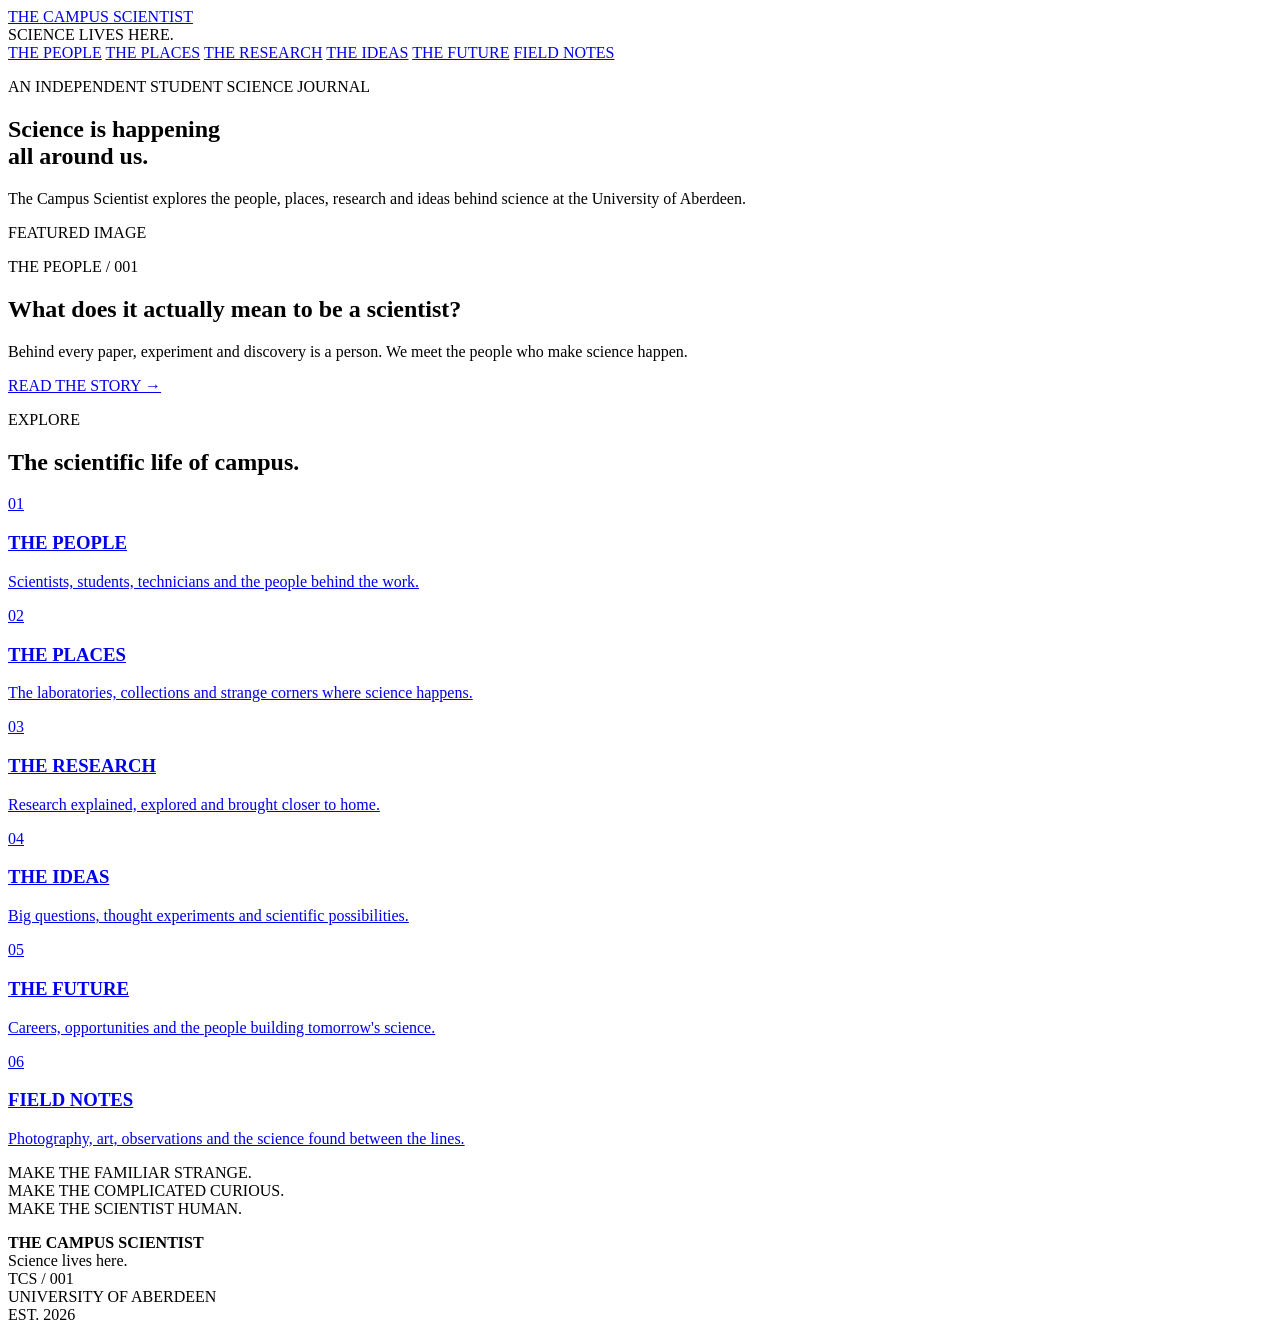
==== index.html @ e2283ba1 "Create index.html for The Campus Scientist website This HTML file serves as the main structure for '" ====
<!DOCTYPE html>
<html lang="en">
<head>
    <meta charset="UTF-8">
    <meta name="viewport" content="width=device-width, initial-scale=1.0">

    <title>The Campus Scientist</title>

    <meta name="description" content="The Campus Scientist — exploring the people, places, research and ideas behind science.">

    <link rel="stylesheet" href="css/style.css">
</head>

<body>

    <!-- HEADER -->
    <header class="site-header">

        <div class="brand">
            <a href="index.html">
                <span class="brand-small">THE</span>
                <span class="brand-main">CAMPUS</span>
                <span class="brand-small">SCIENTIST</span>
            </a>
        </div>

        <div class="tagline">
            SCIENCE LIVES HERE.
        </div>

    </header>


    <!-- NAVIGATION -->
    <nav class="main-nav">

        <a href="people.html">THE PEOPLE</a>
        <a href="places.html">THE PLACES</a>
        <a href="research.html">THE RESEARCH</a>
        <a href="ideas.html">THE IDEAS</a>
        <a href="future.html">THE FUTURE</a>
        <a href="field-notes.html">FIELD NOTES</a>

    </nav>


    <!-- MAIN CONTENT -->
    <main>

        <!-- INTRODUCTION -->
        <section class="intro">

            <p class="eyebrow">AN INDEPENDENT STUDENT SCIENCE JOURNAL</p>

            <h1>
                Science is happening<br>
                all around us.
            </h1>

            <p class="intro-text">
                The Campus Scientist explores the people, places, research
                and ideas behind science at the University of Aberdeen.
            </p>

        </section>


        <!-- FEATURED STORY -->
        <section class="featured">

            <div class="featured-image">
                <div class="image-placeholder">
                    FEATURED IMAGE
                </div>
            </div>

            <div class="featured-text">

                <p class="section-label">THE PEOPLE / 001</p>

                <h2>
                    What does it actually mean to be a scientist?
                </h2>

                <p>
                    Behind every paper, experiment and discovery is a person.
                    We meet the people who make science happen.
                </p>

                <a class="read-more" href="#">
                    READ THE STORY →
                </a>

            </div>

        </section>


        <!-- SECTION GRID -->
        <section class="section-introduction">

            <p class="eyebrow">EXPLORE</p>

            <h2>The scientific life of campus.</h2>

        </section>


        <section class="section-grid">

            <a href="people.html" class="section-card">
                <span>01</span>
                <h3>THE PEOPLE</h3>
                <p>Scientists, students, technicians and the people behind the work.</p>
            </a>

            <a href="places.html" class="section-card">
                <span>02</span>
                <h3>THE PLACES</h3>
                <p>The laboratories, collections and strange corners where science happens.</p>
            </a>

            <a href="research.html" class="section-card">
                <span>03</span>
                <h3>THE RESEARCH</h3>
                <p>Research explained, explored and brought closer to home.</p>
            </a>

            <a href="ideas.html" class="section-card">
                <span>04</span>
                <h3>THE IDEAS</h3>
                <p>Big questions, thought experiments and scientific possibilities.</p>
            </a>

            <a href="future.html" class="section-card">
                <span>05</span>
                <h3>THE FUTURE</h3>
                <p>Careers, opportunities and the people building tomorrow's science.</p>
            </a>

            <a href="field-notes.html" class="section-card">
                <span>06</span>
                <h3>FIELD NOTES</h3>
                <p>Photography, art, observations and the science found between the lines.</p>
            </a>

        </section>


        <!-- EDITORIAL STATEMENT -->
        <section class="statement">

            <p>
                MAKE THE FAMILIAR STRANGE.<br>
                MAKE THE COMPLICATED CURIOUS.<br>
                MAKE THE SCIENTIST HUMAN.
            </p>

        </section>

    </main>


    <!-- FOOTER -->
    <footer>

        <div>
            <strong>THE CAMPUS SCIENTIST</strong>
            <br>
            Science lives here.
        </div>

        <div class="footer-meta">
            TCS / 001<br>
            UNIVERSITY OF ABERDEEN<br>
            EST. 2026
        </div>

    </footer>

</body>
</html>
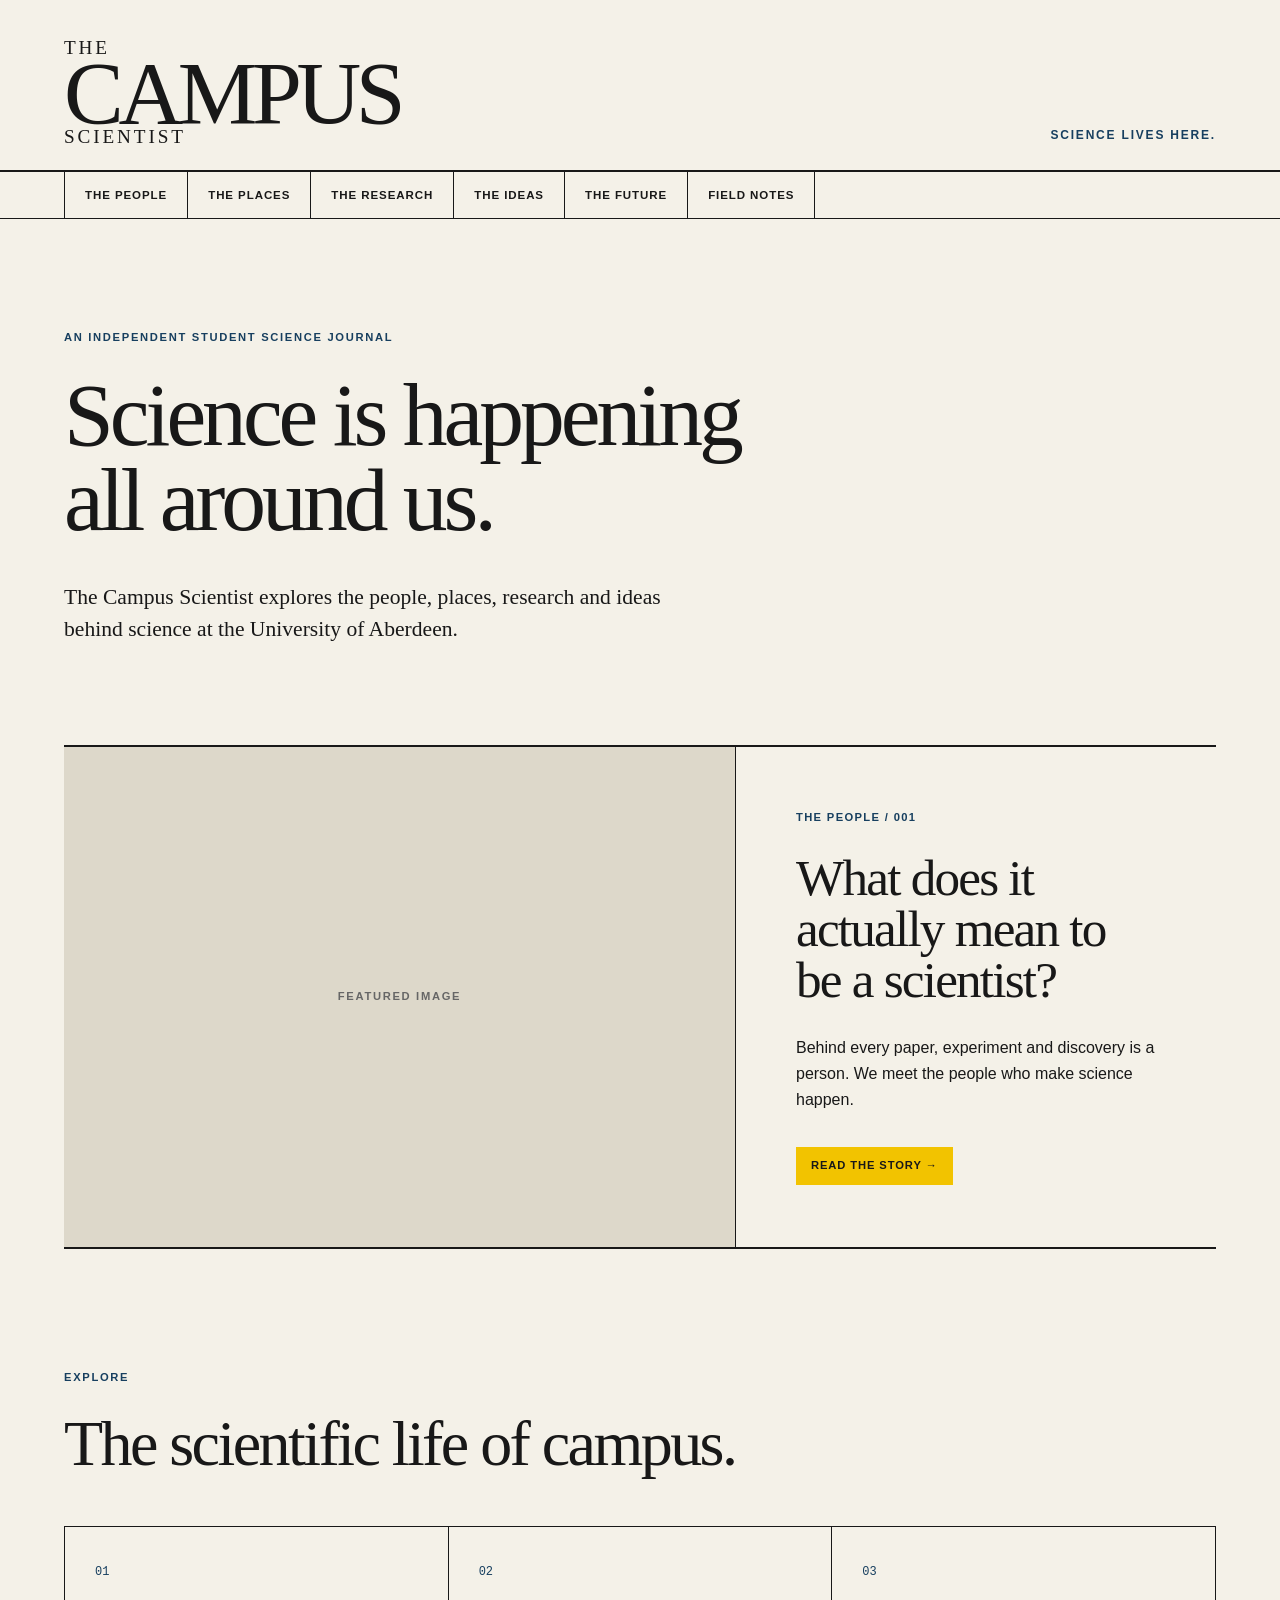
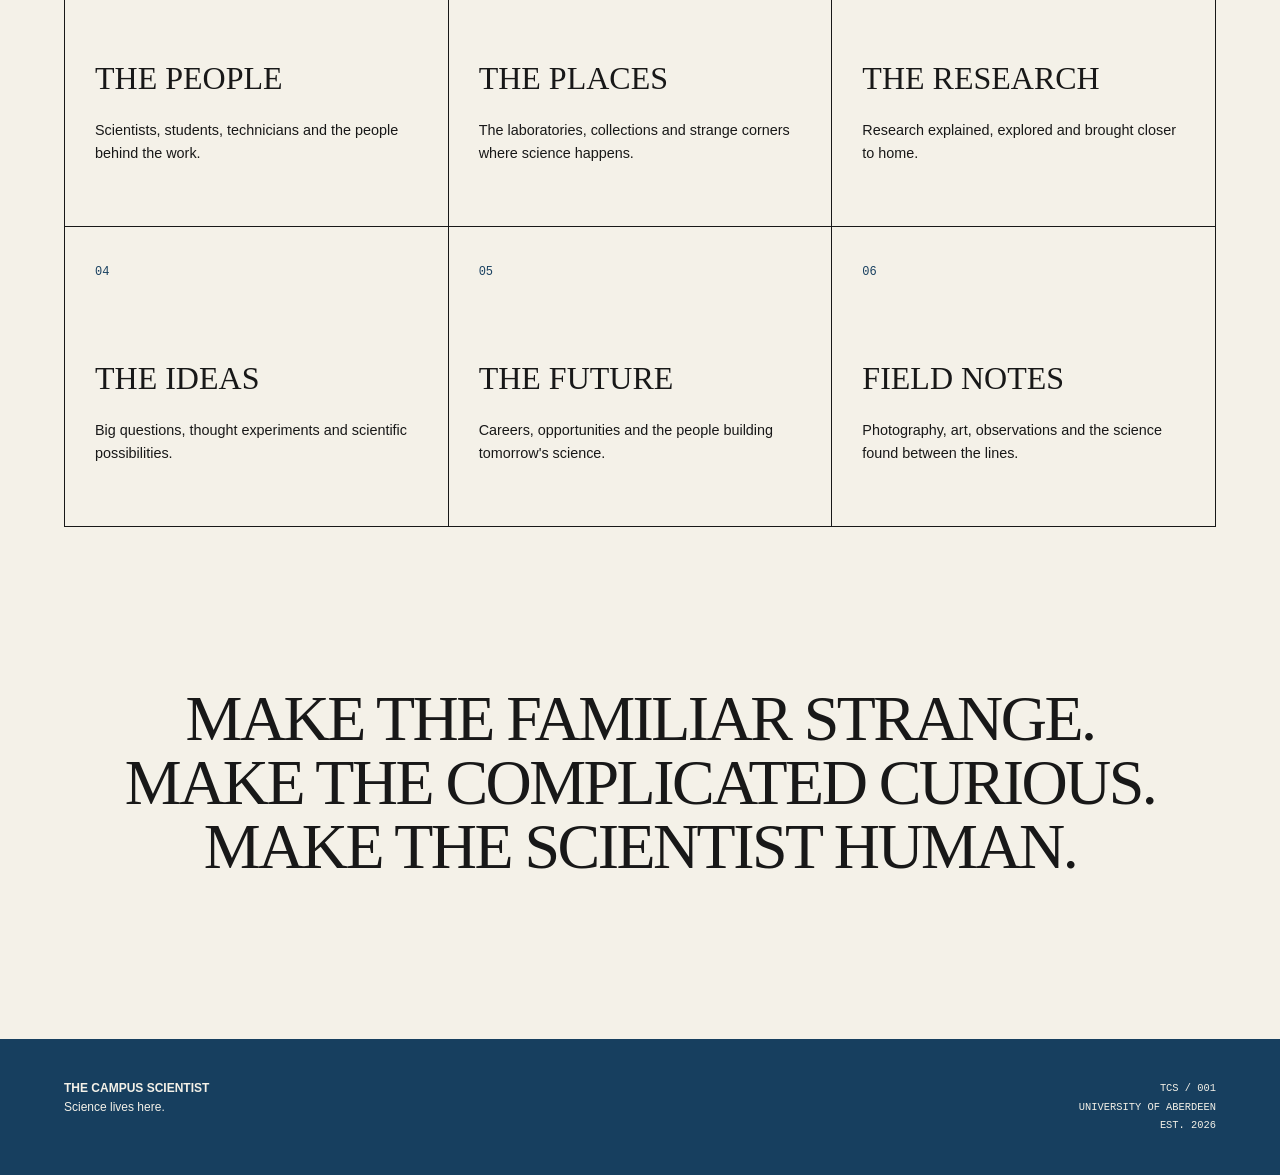
==== commit fdf73a26: "Add font preconnect links and stylesheet Added preconnect links for Google Fonts and included a styl" ====
--- a/index.html
+++ b/index.html
@@ -7,7 +7,10 @@
     <title>The Campus Scientist</title>
 
     <meta name="description" content="The Campus Scientist — exploring the people, places, research and ideas behind science.">
+<link rel="preconnect" href="https://fonts.googleapis.com">
+<link rel="preconnect" href="https://fonts.gstatic.com" crossorigin>
 
+<link href="https://fonts.googleapis.com/css2?family=Cormorant+Garamond:wght@400;500;600&family=IBM+Plex+Mono:wght@400;500&family=Source+Sans+3:wght@400;500;600;700&display=swap" rel="stylesheet">
     <link rel="stylesheet" href="css/style.css">
 </head>
 
--- a/css/style.css
+++ b/css/style.css
@@ -0,0 +1,583 @@
+/* =========================================================
+   THE CAMPUS SCIENTIST
+   Main stylesheet
+   ========================================================= */
+
+
+/* ---------- BASIC RESET ---------- */
+
+* {
+    margin: 0;
+    padding: 0;
+    box-sizing: border-box;
+}
+
+html {
+    scroll-behavior: smooth;
+}
+
+body {
+    background: #F4F1E8;
+    color: #181818;
+    font-family: Arial, Helvetica, sans-serif;
+    line-height: 1.6;
+}
+
+a {
+    color: inherit;
+    text-decoration: none;
+}
+
+
+/* ---------- COLOUR VARIABLES ---------- */
+
+:root {
+    --paper: #F4F1E8;
+    --ink: #181818;
+    --blue: #173F5F;
+    --yellow: #F2C300;
+    --line: #181818;
+}
+
+
+/* ---------- HEADER ---------- */
+
+.site-header {
+    display: flex;
+    justify-content: space-between;
+    align-items: flex-end;
+
+    padding: 40px 5vw 25px;
+
+    border-bottom: 2px solid var(--ink);
+}
+
+.brand a {
+    display: flex;
+    flex-direction: column;
+    line-height: 0.82;
+}
+
+.brand-small {
+    font-family: Georgia, "Times New Roman", serif;
+    font-size: 1.2rem;
+    letter-spacing: 0.15em;
+}
+
+.brand-main {
+    font-family: Georgia, "Times New Roman", serif;
+    font-size: clamp(3rem, 7vw, 7rem);
+    font-weight: normal;
+    letter-spacing: -0.06em;
+}
+
+.tagline {
+    font-size: 0.75rem;
+    font-weight: bold;
+    letter-spacing: 0.15em;
+    color: var(--blue);
+}
+
+
+/* ---------- NAVIGATION ---------- */
+
+.main-nav {
+    display: flex;
+    flex-wrap: wrap;
+    gap: 0;
+
+    border-bottom: 1px solid var(--ink);
+
+    padding: 0 5vw;
+}
+
+.main-nav a {
+    padding: 14px 20px;
+
+    font-size: 0.72rem;
+    font-weight: bold;
+    letter-spacing: 0.08em;
+
+    border-left: 1px solid var(--ink);
+
+    transition: background 0.2s ease,
+                color 0.2s ease;
+}
+
+.main-nav a:last-child {
+    border-right: 1px solid var(--ink);
+}
+
+.main-nav a:hover {
+    background: var(--yellow);
+}
+
+
+/* ---------- INTRODUCTION ---------- */
+
+.intro {
+    padding: 110px 5vw 100px;
+    max-width: 1100px;
+}
+
+.eyebrow {
+    margin-bottom: 25px;
+
+    font-size: 0.7rem;
+    font-weight: bold;
+    letter-spacing: 0.15em;
+    color: var(--blue);
+}
+
+.intro h1 {
+    font-family: Georgia, "Times New Roman", serif;
+    font-size: clamp(3rem, 7vw, 7rem);
+    font-weight: normal;
+    line-height: 0.95;
+    letter-spacing: -0.045em;
+}
+
+.intro-text {
+    max-width: 600px;
+    margin-top: 40px;
+
+    font-family: Georgia, "Times New Roman", serif;
+    font-size: 1.35rem;
+    line-height: 1.45;
+}
+
+
+/* ---------- FEATURED STORY ---------- */
+
+.featured {
+    display: grid;
+    grid-template-columns: 1.4fr 1fr;
+
+    margin: 0 5vw;
+
+    border-top: 2px solid var(--ink);
+    border-bottom: 2px solid var(--ink);
+}
+
+.featured-image {
+    min-height: 500px;
+
+    border-right: 1px solid var(--ink);
+}
+
+.image-placeholder {
+    height: 100%;
+    min-height: 500px;
+
+    display: flex;
+    align-items: center;
+    justify-content: center;
+
+    background: #ddd8ca;
+
+    font-size: 0.7rem;
+    font-weight: bold;
+    letter-spacing: 0.15em;
+    color: #666;
+}
+
+.featured-text {
+    padding: 60px;
+    display: flex;
+    flex-direction: column;
+    justify-content: center;
+}
+
+.section-label {
+    margin-bottom: 25px;
+
+    font-size: 0.7rem;
+    font-weight: bold;
+    letter-spacing: 0.12em;
+
+    color: var(--blue);
+}
+
+.featured-text h2 {
+    font-family: Georgia, "Times New Roman", serif;
+    font-size: clamp(2rem, 4vw, 4rem);
+    font-weight: normal;
+    line-height: 1;
+    letter-spacing: -0.035em;
+}
+
+.featured-text p:not(.section-label) {
+    margin-top: 30px;
+    max-width: 500px;
+}
+
+.read-more {
+    display: inline-block;
+
+    margin-top: 35px;
+    padding: 10px 15px;
+
+    background: var(--yellow);
+
+    width: fit-content;
+
+    font-size: 0.7rem;
+    font-weight: bold;
+    letter-spacing: 0.08em;
+}
+
+
+/* ---------- SECTION INTRODUCTION ---------- */
+
+.section-introduction {
+    padding: 120px 5vw 50px;
+}
+
+.section-introduction h2 {
+    font-family: Georgia, "Times New Roman", serif;
+    font-size: clamp(2.5rem, 5vw, 5rem);
+    font-weight: normal;
+    line-height: 1;
+    letter-spacing: -0.04em;
+}
+
+
+/* ---------- SECTION GRID ---------- */
+
+.section-grid {
+    display: grid;
+    grid-template-columns: repeat(3, 1fr);
+
+    margin: 0 5vw;
+
+    border-top: 1px solid var(--ink);
+    border-left: 1px solid var(--ink);
+}
+
+.section-card {
+    min-height: 300px;
+
+    padding: 30px;
+
+    border-right: 1px solid var(--ink);
+    border-bottom: 1px solid var(--ink);
+
+    transition: background 0.2s ease;
+}
+
+.section-card:hover {
+    background: var(--yellow);
+}
+
+.section-card span {
+    font-family: monospace;
+    font-size: 0.75rem;
+    color: var(--blue);
+}
+
+.section-card h3 {
+    margin-top: 70px;
+
+    font-family: Georgia, "Times New Roman", serif;
+    font-size: 2rem;
+    font-weight: normal;
+}
+
+.section-card p {
+    margin-top: 15px;
+    max-width: 350px;
+
+    font-size: 0.9rem;
+}
+
+
+/* ---------- EDITORIAL STATEMENT ---------- */
+
+.statement {
+    padding: 160px 5vw;
+
+    text-align: center;
+}
+
+.statement p {
+    font-family: Georgia, "Times New Roman", serif;
+    font-size: clamp(2rem, 5vw, 5rem);
+    line-height: 1;
+    letter-spacing: -0.04em;
+}
+
+
+/* ---------- FOOTER ---------- */
+
+footer {
+    display: flex;
+    justify-content: space-between;
+
+    padding: 40px 5vw;
+
+    background: var(--blue);
+    color: var(--paper);
+
+    font-size: 0.75rem;
+}
+
+.footer-meta {
+    text-align: right;
+    font-family: monospace;
+    font-size: 0.65rem;
+    line-height: 1.8;
+}
+
+
+/* =========================================================
+   MOBILE
+   ========================================================= */
+
+@media (max-width: 800px) {
+
+    .site-header {
+        display: block;
+        padding-top: 30px;
+    }
+
+    .tagline {
+        margin-top: 25px;
+    }
+
+    .main-nav {
+        display: block;
+        padding: 0;
+    }
+
+    .main-nav a {
+        display: block;
+        border-left: none;
+        border-bottom: 1px solid var(--ink);
+    }
+
+    .main-nav a:last-child {
+        border-right: none;
+    }
+
+    .intro {
+        padding: 70px 5vw;
+    }
+
+    .featured {
+        display: block;
+    }
+
+    .featured-image {
+        border-right: none;
+        border-bottom: 1px solid var(--ink);
+    }
+
+    .featured-text {
+        padding: 40px 5vw;
+    }
+
+    .section-grid {
+        grid-template-columns: 1fr;
+    }
+
+    .statement {
+        padding: 100px 5vw;
+    }
+
+    footer {
+        display: block;
+    }
+
+    .footer-meta {
+        margin-top: 30px;
+        text-align: left;
+    }
+}
+/* =========================================================
+   ARTICLE PAGES
+   ========================================================= */
+
+.article {
+    width: 100%;
+}
+
+
+/* ---------- ARTICLE HEADER ---------- */
+
+.article-header {
+    max-width: 1200px;
+    margin: 0 auto;
+    padding: 110px 5vw 70px;
+}
+
+.article-header h1 {
+    max-width: 1000px;
+
+    font-family: Georgia, "Times New Roman", serif;
+    font-size: clamp(3.5rem, 8vw, 8rem);
+    font-weight: normal;
+    line-height: 0.92;
+    letter-spacing: -0.055em;
+}
+
+.article-subtitle {
+    max-width: 650px;
+
+    margin-top: 40px;
+
+    font-family: Georgia, "Times New Roman", serif;
+    font-size: 1.5rem;
+    line-height: 1.4;
+}
+
+
+/* ---------- ARTICLE METADATA ---------- */
+
+.article-meta {
+    display: flex;
+    flex-wrap: wrap;
+    gap: 25px;
+
+    margin-top: 50px;
+    padding-top: 15px;
+
+    border-top: 1px solid var(--ink);
+
+    font-family: monospace;
+    font-size: 0.65rem;
+    letter-spacing: 0.05em;
+}
+
+
+/* ---------- ARTICLE IMAGE ---------- */
+
+.article-image {
+    margin: 0 5vw;
+}
+
+.article-image .image-placeholder {
+    min-height: 650px;
+}
+
+.image-caption {
+    padding: 12px 0;
+
+    font-family: monospace;
+    font-size: 0.65rem;
+    color: #555;
+
+    border-bottom: 1px solid var(--ink);
+}
+
+
+/* ---------- ARTICLE BODY ---------- */
+
+.article-content {
+    max-width: 720px;
+
+    margin: 100px auto;
+    padding: 0 30px;
+
+    font-size: 1.08rem;
+    line-height: 1.8;
+}
+
+.article-content p {
+    margin-bottom: 30px;
+}
+
+.article-intro {
+    font-family: Georgia, "Times New Roman", serif;
+
+    font-size: 1.55rem;
+    line-height: 1.45;
+}
+
+
+/* ---------- ARTICLE HEADINGS ---------- */
+
+.article-content h2 {
+    margin: 80px 0 25px;
+
+    font-family: Georgia, "Times New Roman", serif;
+    font-size: 2.8rem;
+    font-weight: normal;
+    line-height: 1;
+    letter-spacing: -0.035em;
+}
+
+
+/* ---------- BLOCKQUOTES ---------- */
+
+.article-content blockquote {
+    margin: 70px 0;
+    padding: 35px 0;
+
+    border-top: 2px solid var(--ink);
+    border-bottom: 2px solid var(--ink);
+
+    font-family: Georgia, "Times New Roman", serif;
+    font-size: 2.2rem;
+    line-height: 1.15;
+
+    text-align: center;
+}
+
+
+/* ---------- ARTICLE FOOTER ---------- */
+
+.article-footer {
+    max-width: 720px;
+
+    margin: 100px auto;
+    padding: 30px;
+
+    border-top: 2px solid var(--ink);
+    border-bottom: 2px solid var(--ink);
+
+    font-family: monospace;
+    font-size: 0.7rem;
+}
+
+
+/* ---------- ARTICLE MOBILE ---------- */
+
+@media (max-width: 800px) {
+
+    .article-header {
+        padding: 70px 5vw 50px;
+    }
+
+    .article-header h1 {
+        font-size: clamp(3rem, 15vw, 5rem);
+    }
+
+    .article-subtitle {
+        font-size: 1.25rem;
+    }
+
+    .article-meta {
+        flex-direction: column;
+        gap: 8px;
+    }
+
+    .article-image .image-placeholder {
+        min-height: 350px;
+    }
+
+    .article-content {
+        margin: 70px auto;
+        padding: 0 5vw;
+
+        font-size: 1rem;
+    }
+
+    .article-content h2 {
+        font-size: 2.2rem;
+        margin-top: 60px;
+    }
+
+    .article-content blockquote {
+        font-size: 1.7rem;
+    }
+}
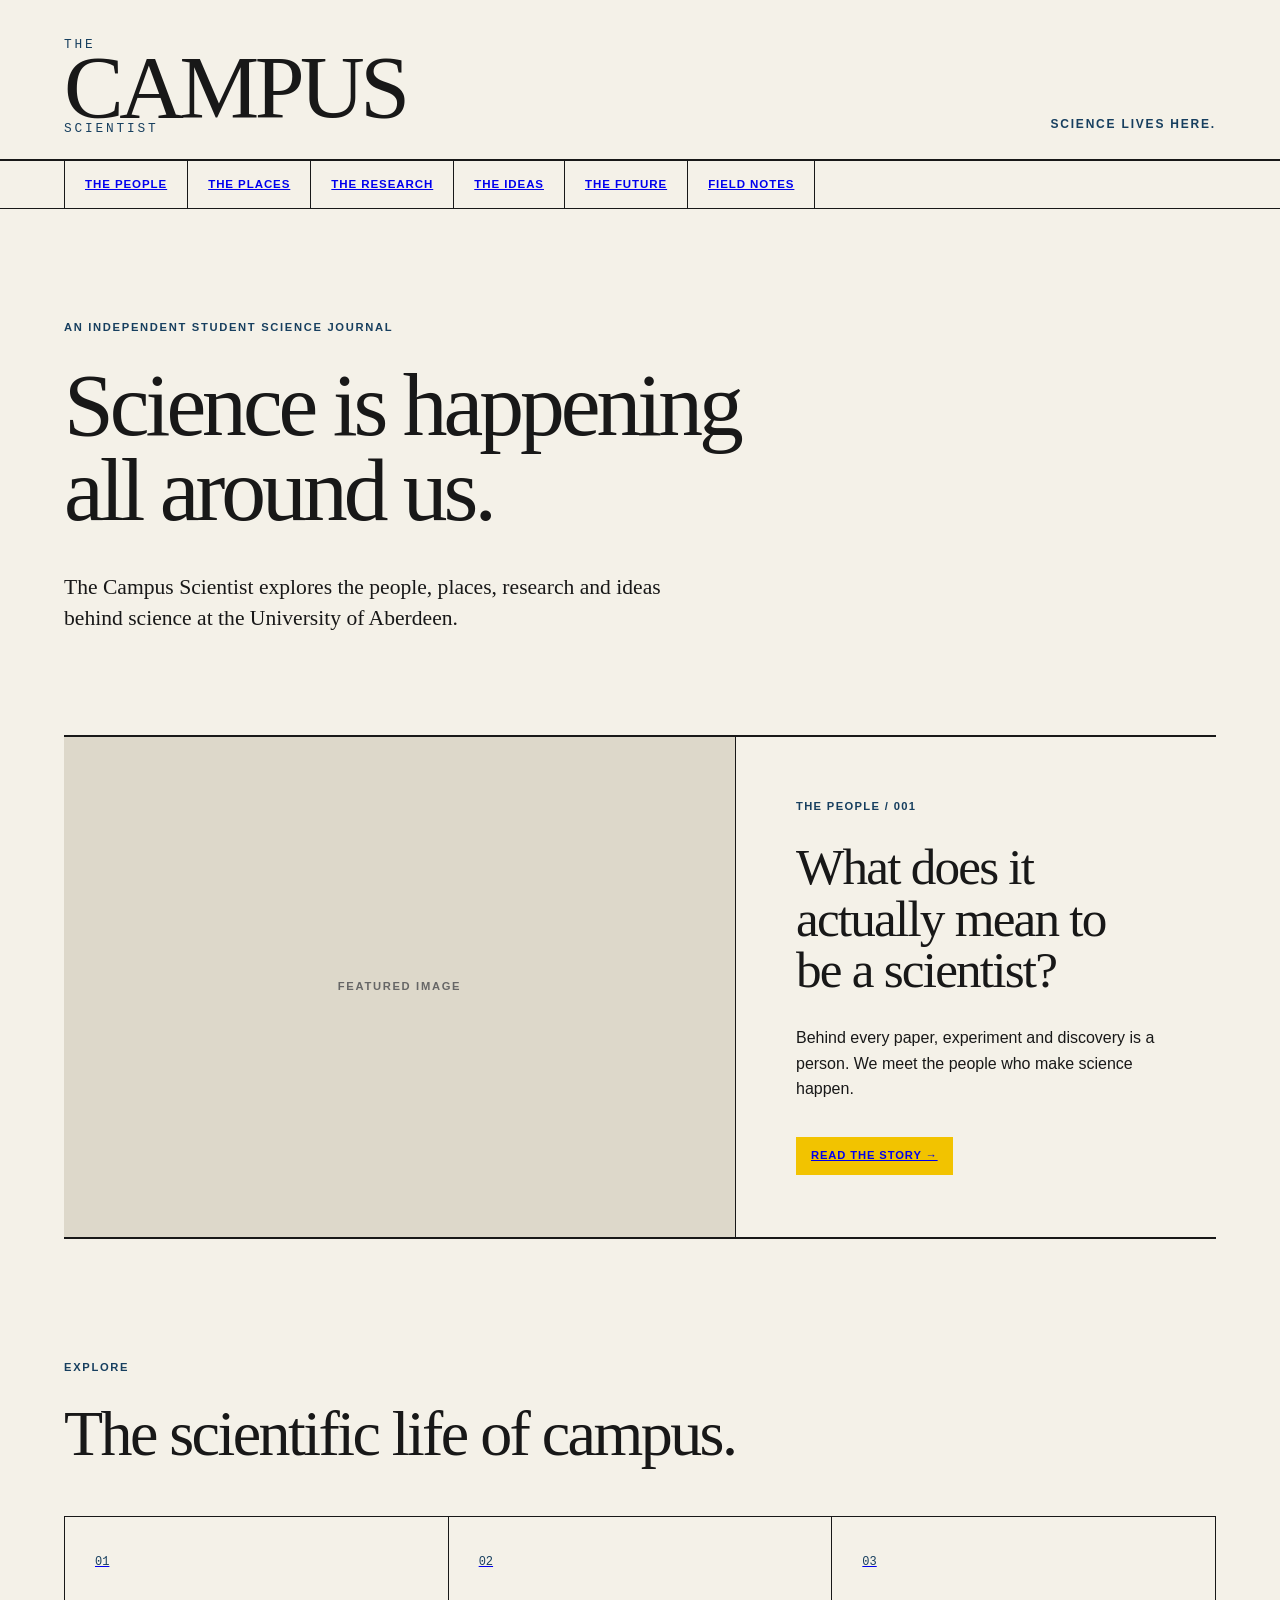
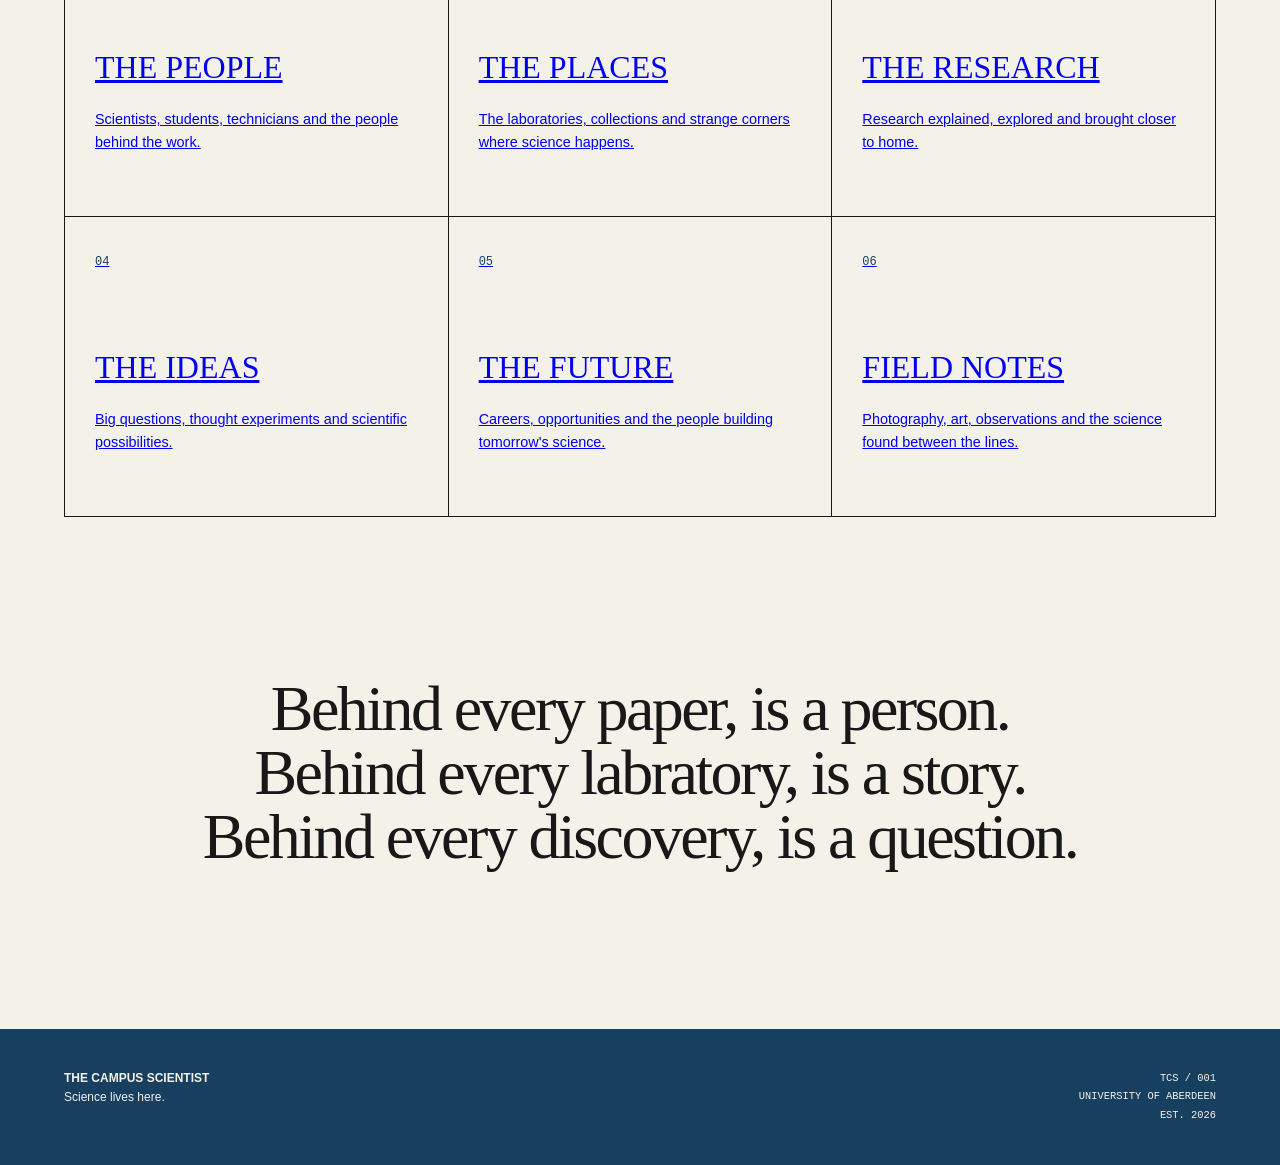
==== commit 00db27b3: "Update editorial statement text in index.html" ====
--- a/index.html
+++ b/index.html
@@ -154,9 +154,9 @@
         <section class="statement">
 
             <p>
-                MAKE THE FAMILIAR STRANGE.<br>
-                MAKE THE COMPLICATED CURIOUS.<br>
-                MAKE THE SCIENTIST HUMAN.
+                Behind every paper, is a person.<br>
+                Behind every labratory, is a story.<br>
+                Behind every discovery, is a question.
             </p>
 
         </section>
--- a/css/style.css
+++ b/css/style.css
@@ -19,8 +19,9 @@
 body {
     background: #F4F1E8;
     color: #181818;
-    font-family: Arial, Helvetica, sans-serif;
+    font-family: "Source Sans 3", sans-serif;
     line-height: 1.6;
+}
 }
 
 a {
@@ -52,23 +53,63 @@
     border-bottom: 2px solid var(--ink);
 }
 
+/* ---------- LOGO ---------- */
+
 .brand a {
     display: flex;
     flex-direction: column;
+    align-items: flex-start;
+
     line-height: 0.82;
-}
+
+    color: var(--ink);
+    text-decoration: none;
+}
+
+.brand a:hover,
+.brand a:visited,
+.brand a:active {
+    color: inherit;
+    text-decoration: none;
+}
+
+
+/* THE */
 
 .brand-small {
-    font-family: Georgia, "Times New Roman", serif;
-    font-size: 1.2rem;
-    letter-spacing: 0.15em;
-}
+    font-family: "IBM Plex Mono", monospace;
+
+    font-size: 0.8rem;
+    font-weight: 500;
+    letter-spacing: 0.22em;
+
+    color: var(--blue);
+
+    text-decoration: none;
+}
+
+
+/* CAMPUS + SCIENTIST */
 
 .brand-main {
-    font-family: Georgia, "Times New Roman", serif;
-    font-size: clamp(3rem, 7vw, 7rem);
-    font-weight: normal;
-    letter-spacing: -0.06em;
+    font-family: "Cormorant Garamond", serif;
+
+    font-size: clamp(3.5rem, 7vw, 7rem);
+    font-weight: 500;
+
+    line-height: 0.82;
+    letter-spacing: -0.05em;
+
+    color: var(--ink);
+
+    text-decoration: none;
+}
+
+
+/* Make SCIENTIST blue */
+
+.brand a .brand-main:last-child {
+    color: var(--blue);
 }
 
 .tagline {
@@ -130,7 +171,7 @@
 }
 
 .intro h1 {
-    font-family: Georgia, "Times New Roman", serif;
+    font-family: "Cormorant Garamond", serif;
     font-size: clamp(3rem, 7vw, 7rem);
     font-weight: normal;
     line-height: 0.95;
@@ -141,7 +182,7 @@
     max-width: 600px;
     margin-top: 40px;
 
-    font-family: Georgia, "Times New Roman", serif;
+    font-family: "Cormorant Garamond", serif;
     font-size: 1.35rem;
     line-height: 1.45;
 }
@@ -199,7 +240,7 @@
 }
 
 .featured-text h2 {
-    font-family: Georgia, "Times New Roman", serif;
+    font-family: "Cormorant Garamond", serif;
     font-size: clamp(2rem, 4vw, 4rem);
     font-weight: normal;
     line-height: 1;
@@ -234,7 +275,7 @@
 }
 
 .section-introduction h2 {
-    font-family: Georgia, "Times New Roman", serif;
+    font-family: "Cormorant Garamond", serif;
     font-size: clamp(2.5rem, 5vw, 5rem);
     font-weight: normal;
     line-height: 1;
@@ -270,7 +311,7 @@
 }
 
 .section-card span {
-    font-family: monospace;
+    font-family: "IBM Plex Mono", monospace;
     font-size: 0.75rem;
     color: var(--blue);
 }
@@ -278,7 +319,7 @@
 .section-card h3 {
     margin-top: 70px;
 
-    font-family: Georgia, "Times New Roman", serif;
+    font-family: "Cormorant Garamond", serif;
     font-size: 2rem;
     font-weight: normal;
 }
@@ -300,7 +341,7 @@
 }
 
 .statement p {
-    font-family: Georgia, "Times New Roman", serif;
+    font-family: "Cormorant Garamond", serif;
     font-size: clamp(2rem, 5vw, 5rem);
     line-height: 1;
     letter-spacing: -0.04em;
@@ -323,7 +364,7 @@
 
 .footer-meta {
     text-align: right;
-    font-family: monospace;
+    font-family: "IBM Plex Mono", monospace;
     font-size: 0.65rem;
     line-height: 1.8;
 }
@@ -413,7 +454,7 @@
 .article-header h1 {
     max-width: 1000px;
 
-    font-family: Georgia, "Times New Roman", serif;
+    font-family: "Cormorant Garamond", serif;
     font-size: clamp(3.5rem, 8vw, 8rem);
     font-weight: normal;
     line-height: 0.92;
@@ -425,7 +466,7 @@
 
     margin-top: 40px;
 
-    font-family: Georgia, "Times New Roman", serif;
+    font-family: "Cormorant Garamond", serif;
     font-size: 1.5rem;
     line-height: 1.4;
 }
@@ -443,7 +484,7 @@
 
     border-top: 1px solid var(--ink);
 
-    font-family: monospace;
+    font-family: "IBM Plex Mono", monospace;
     font-size: 0.65rem;
     letter-spacing: 0.05em;
 }
@@ -462,7 +503,7 @@
 .image-caption {
     padding: 12px 0;
 
-    font-family: monospace;
+    font-family: "IBM Plex Mono", monospace;
     font-size: 0.65rem;
     color: #555;
 
@@ -487,7 +528,7 @@
 }
 
 .article-intro {
-    font-family: Georgia, "Times New Roman", serif;
+    font-family: "Cormorant Garamond", serif;
 
     font-size: 1.55rem;
     line-height: 1.45;
@@ -499,7 +540,7 @@
 .article-content h2 {
     margin: 80px 0 25px;
 
-    font-family: Georgia, "Times New Roman", serif;
+    font-family: "Cormorant Garamond", serif;
     font-size: 2.8rem;
     font-weight: normal;
     line-height: 1;
@@ -516,7 +557,7 @@
     border-top: 2px solid var(--ink);
     border-bottom: 2px solid var(--ink);
 
-    font-family: Georgia, "Times New Roman", serif;
+    font-family: "Cormorant Garamond", serif;
     font-size: 2.2rem;
     line-height: 1.15;
 
@@ -535,7 +576,7 @@
     border-top: 2px solid var(--ink);
     border-bottom: 2px solid var(--ink);
 
-    font-family: monospace;
+    font-family: "IBM Plex Mono", monospace;
     font-size: 0.7rem;
 }
 
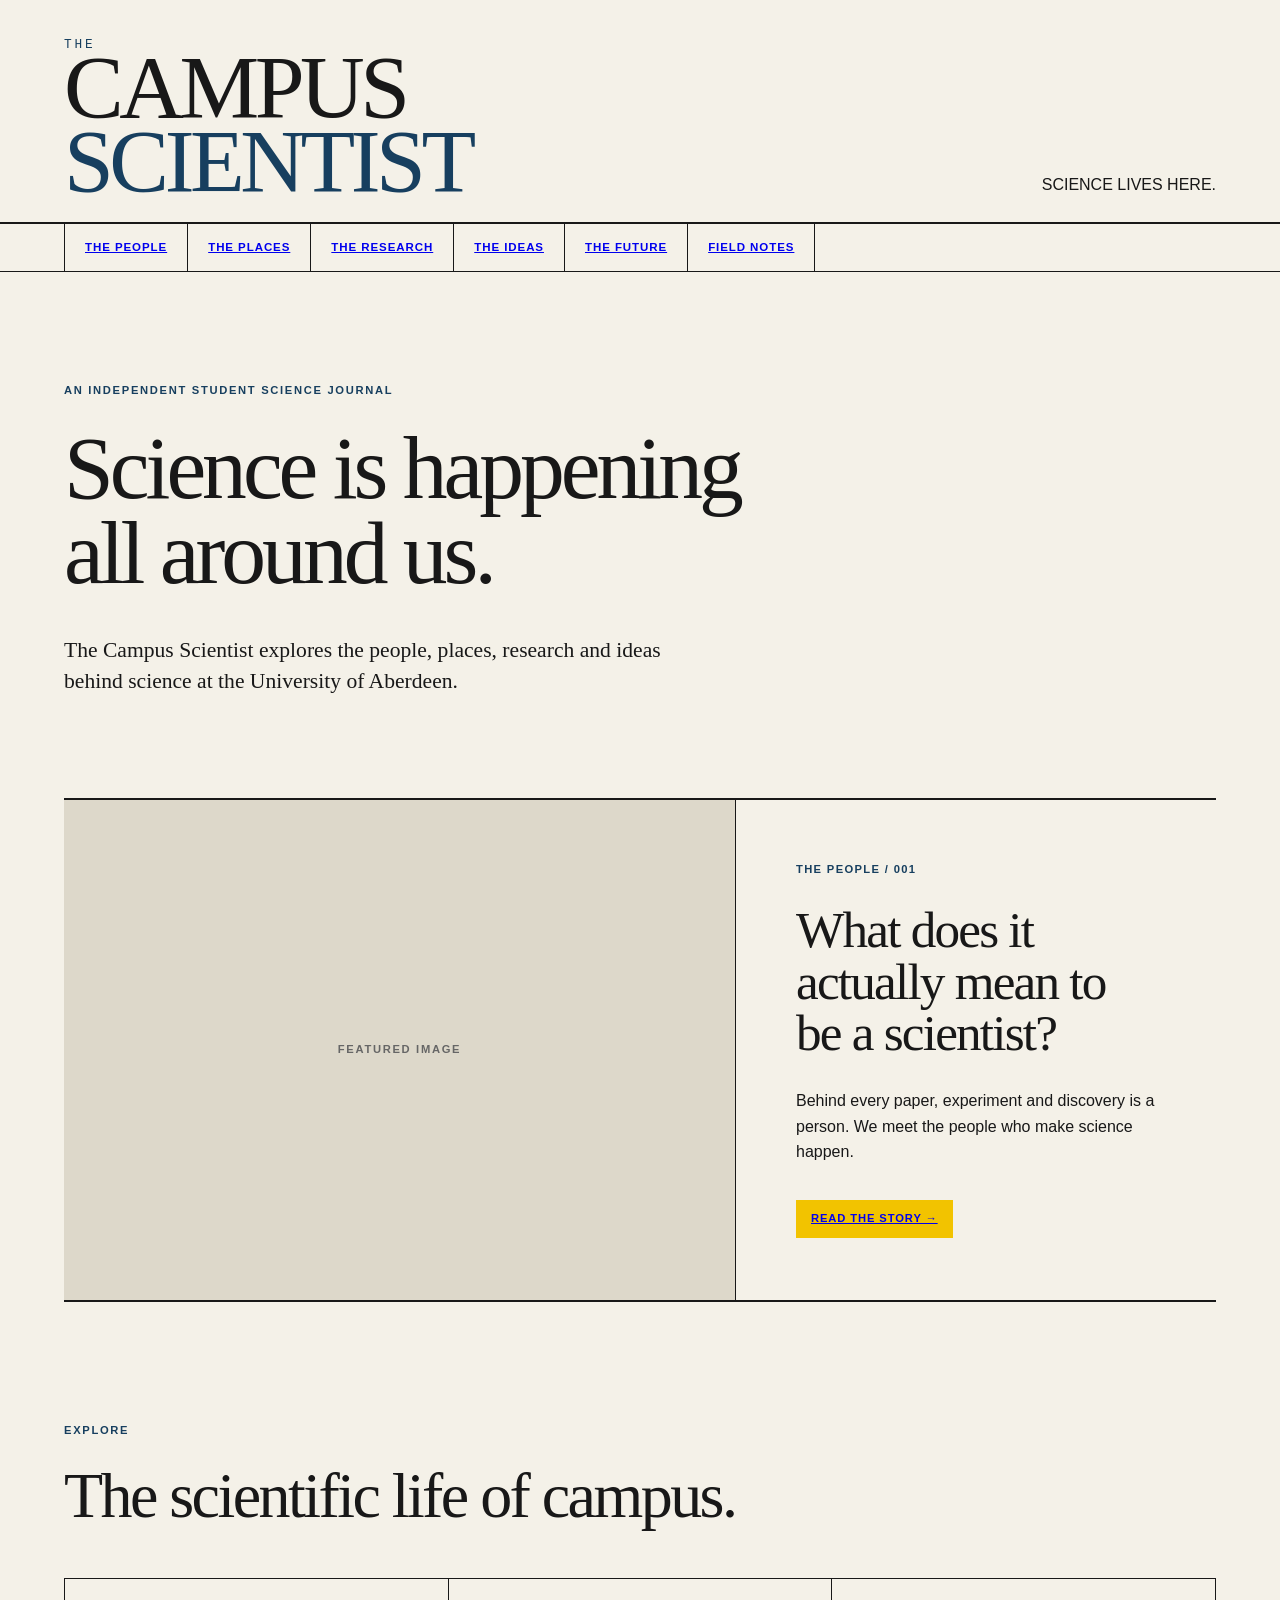
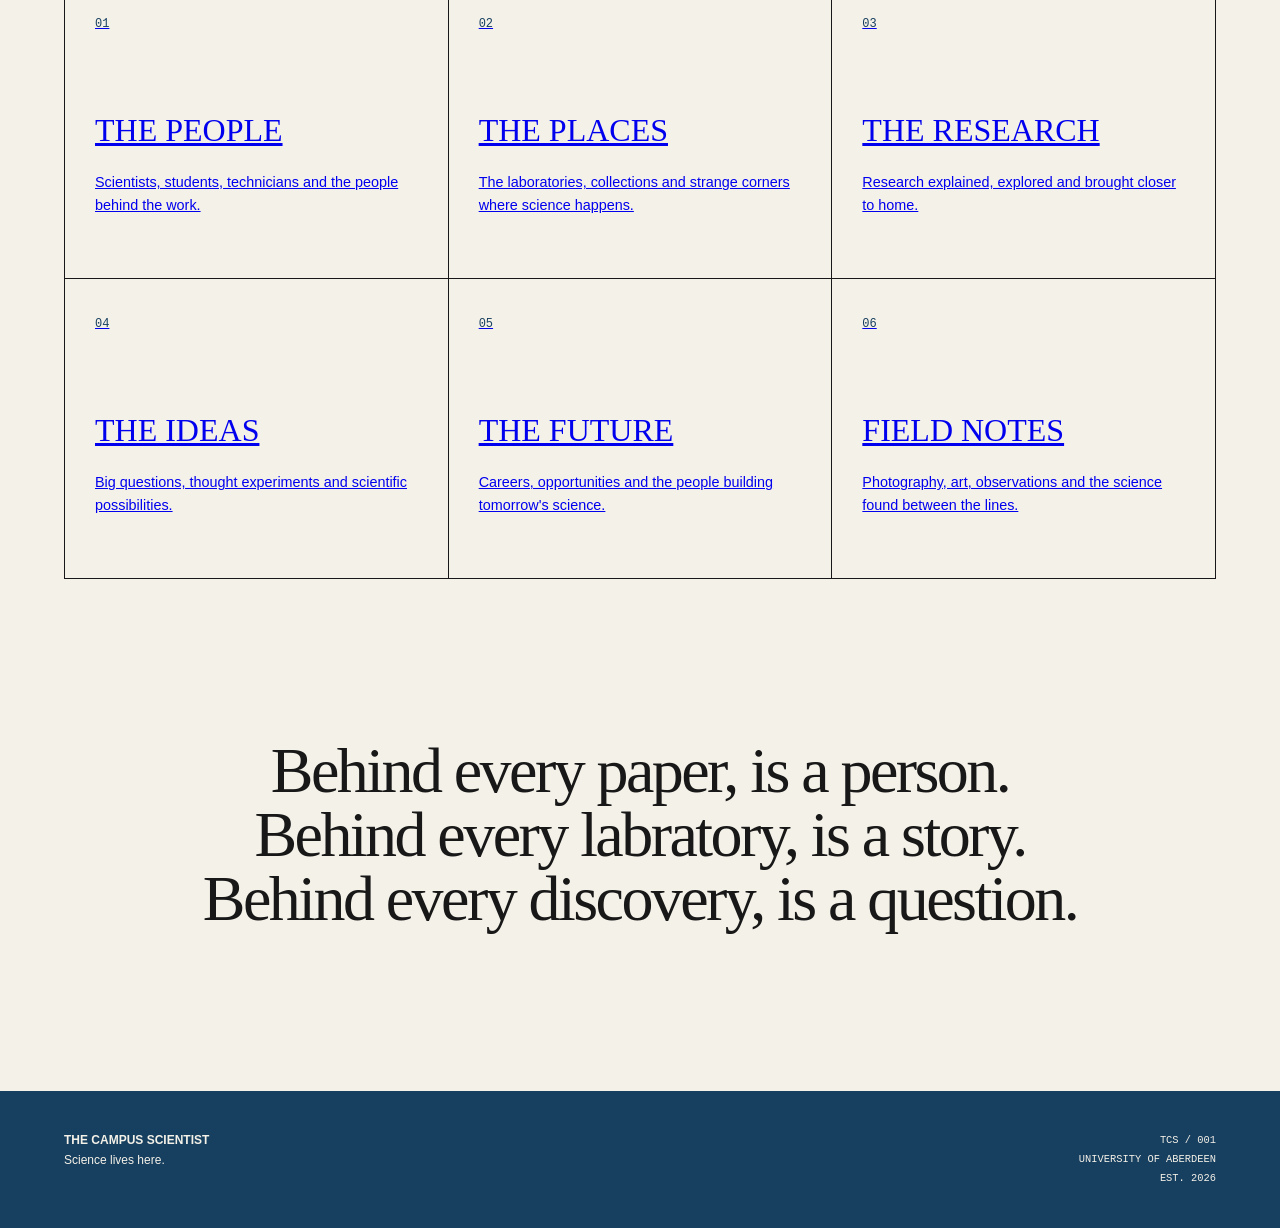
==== commit 62f87f2c: "Refactor brand section in index.html" ====
--- a/index.html
+++ b/index.html
@@ -20,12 +20,12 @@
     <header class="site-header">
 
         <div class="brand">
-            <a href="index.html">
-                <span class="brand-small">THE</span>
-                <span class="brand-main">CAMPUS</span>
-                <span class="brand-small">SCIENTIST</span>
-            </a>
-        </div>
+    <a href="index.html">
+        <span class="brand-small">THE</span>
+        <span class="brand-main">CAMPUS</span>
+        <span class="brand-main scientist">SCIENTIST</span>
+    </a>
+</div>
 
         <div class="tagline">
             SCIENCE LIVES HERE.
--- a/css/style.css
+++ b/css/style.css
@@ -89,7 +89,7 @@
 }
 
 
-/* CAMPUS + SCIENTIST */
+/* CAMPUS */
 
 .brand-main {
     font-family: "Cormorant Garamond", serif;
@@ -106,16 +106,9 @@
 }
 
 
-/* Make SCIENTIST blue */
-
-.brand a .brand-main:last-child {
-    color: var(--blue);
-}
-
-.tagline {
-    font-size: 0.75rem;
-    font-weight: bold;
-    letter-spacing: 0.15em;
+/* SCIENTIST */
+
+.brand-main.scientist {
     color: var(--blue);
 }
 
